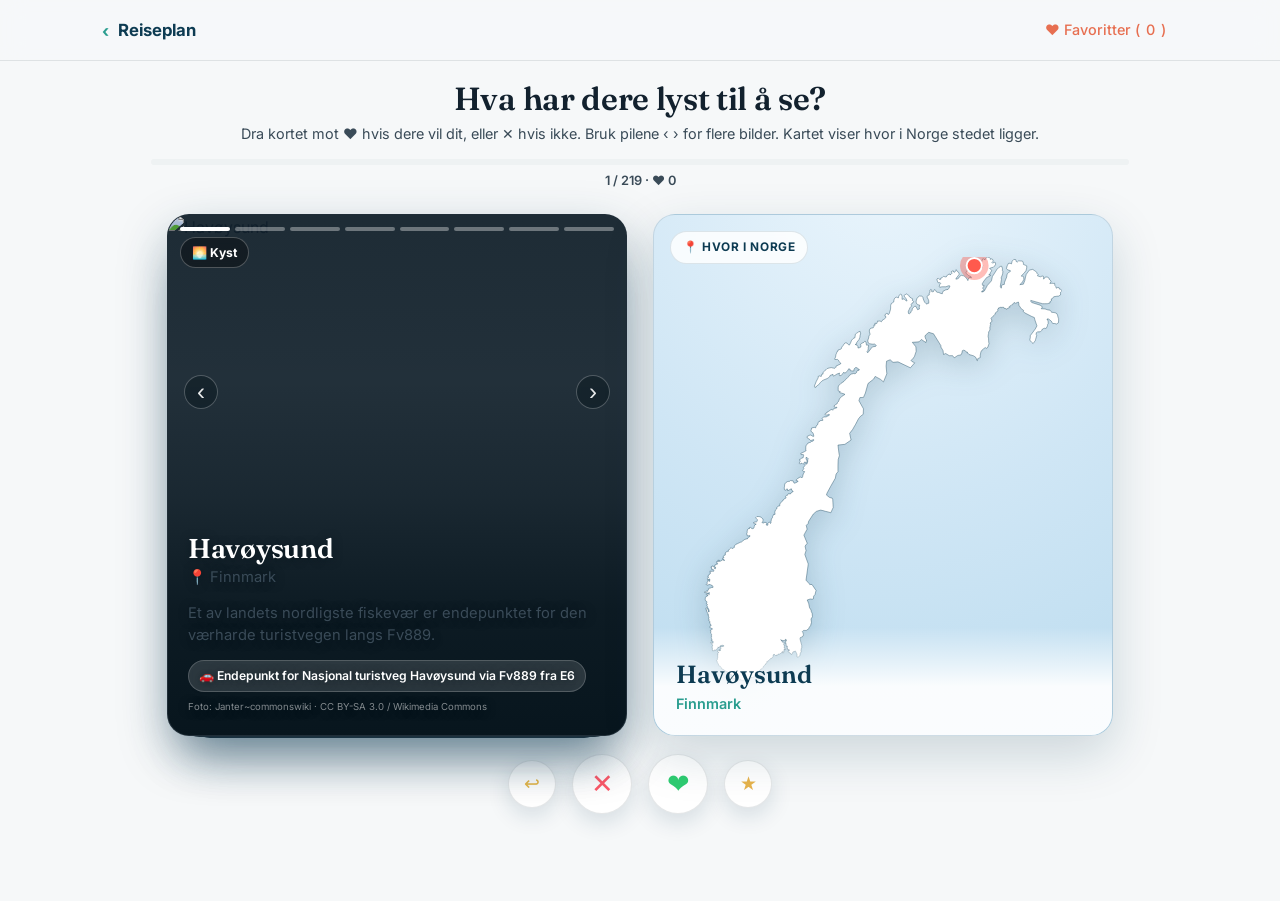
==== swipe.html @ 622893d9 "Norgesferie 2026 – sikkerhetspunkt etter QA-runde Komplett app: reiseplanlegger (index.html) + Reise" ====
<!DOCTYPE html>
<html lang="no">
<head>
  <meta charset="UTF-8" />
  <meta name="viewport" content="width=device-width, initial-scale=1.0" />
  <title>Reise-Tinder · Hva vil dere se? · Norgesferie 2026</title>
  <meta name="description" content="Swipe deg gjennom Norges vakreste reisemål og lag deres felles ønskeliste." />
  <meta name="theme-color" content="#0d3b52" />
  <link rel="icon" href="data:image/svg+xml,<svg xmlns='http://www.w3.org/2000/svg' viewBox='0 0 100 100'><text y='.9em' font-size='90'>🏔️</text></svg>" />

  <link rel="preconnect" href="https://fonts.googleapis.com" />
  <link rel="preconnect" href="https://fonts.gstatic.com" crossorigin />
  <link href="https://fonts.googleapis.com/css2?family=Fraunces:opsz,wght@9..144,500;9..144,600;9..144,700&family=Inter:wght@400;500;600;700&display=swap" rel="stylesheet" />
  <link rel="stylesheet" href="styles.css" />
  <link rel="stylesheet" href="swipe.css" />
</head>
<body>

  <header class="nav">
    <div class="nav__inner">
      <a href="index.html" class="nav__brand">
        <span class="nav__logo">‹</span>
        <span>Reiseplan</span>
      </a>
      <nav class="nav__links">
        <a href="#" class="nav__fav" id="nav-fav">❤️ Favoritter (<span id="fav-count">0</span>)</a>
      </nav>
    </div>
  </header>

  <main class="swipe">
    <div class="swipe__head" id="head">
      <h1>Hva har dere lyst til å se?</h1>
      <p>Dra kortet mot ❤️ hvis dere vil dit, eller ✕ hvis ikke. Bruk pilene ‹ › for flere bilder. Kartet viser hvor i Norge stedet ligger.</p>
      <div class="requeue-banner" id="requeue-banner" hidden></div>
      <div class="progress"><div class="progress__bar" id="bar"></div></div>
      <div class="counter" id="counter">0 / 0</div>
      <div class="deck-note" id="deck-note" hidden></div>
    </div>

    <div class="swipe-stage" id="stage">
      <div class="deck" id="deck"></div>
      <aside class="stage-map" id="stage-map" aria-hidden="true"></aside>
    </div>

    <div class="controls" id="controls">
      <button id="btn-undo" class="cbtn cbtn--undo" title="Angre" aria-label="Angre">↩</button>
      <button id="btn-nope" class="cbtn cbtn--nope" title="Nei takk (piltast ←)" aria-label="Nei">✕</button>
      <button id="btn-like" class="cbtn cbtn--like" title="Lyst! (piltast →)" aria-label="Lyst">❤</button>
      <button id="btn-fav"  class="cbtn cbtn--fav"  title="Se favoritter" aria-label="Favoritter">★</button>
    </div>

    <section class="results" id="results" hidden>
      <div class="results__head">
        <h2 id="results-title">Deres ønskeliste</h2>
        <p id="results-sub"></p>
      </div>
      <div class="results__grid" id="results-grid"></div>
      <div class="results__actions">
        <button class="btn btn--primary" id="btn-more">Swipe videre</button>
        <button class="btn btn--ghost" id="btn-copy">Kopiér liste</button>
        <button class="btn btn--ghost" id="btn-clear">Tøm listen</button>
        <a class="btn btn--ghost" href="index.html">Til reiseplanen</a>
      </div>
    </section>
  </main>

  <div class="toast" id="toast"></div>

  <script src="places.js"></script>
  <script src="norway-map.js"></script>
  <script src="swipe.js"></script>
</body>
</html>
---- styles.css ----
/* ===== Variabler & grunn ===== */
:root {
  --ink:        #12212e;
  --ink-soft:   #3a4b58;
  --paper:      #f6f8f9;
  --paper-2:    #eef2f3;
  --white:      #ffffff;
  --fjord:      #0d3b52;
  --fjord-deep: #0a2c3e;
  --teal:       #2a9d8f;
  --sea:        #3a86ff;
  --ice:        #48cae4;
  --sun:        #e9b949;
  --coral:      #e76f51;
  --gold:       #e7b34c;
  --line:       rgba(18, 33, 46, 0.10);
  --shadow:     0 10px 40px rgba(13, 59, 82, 0.10);
  --shadow-lg:  0 20px 60px rgba(13, 59, 82, 0.18);
  --radius:     18px;
  --radius-sm:  12px;
  --maxw:       1120px;
  --serif: "Fraunces", Georgia, "Times New Roman", serif;
  --sans:  "Inter", -apple-system, BlinkMacSystemFont, "Segoe UI", Roboto, sans-serif;
}

* { box-sizing: border-box; }

html { scroll-behavior: smooth; scroll-padding-top: 74px; }

body {
  margin: 0;
  font-family: var(--sans);
  color: var(--ink);
  background: var(--paper);
  line-height: 1.6;
  -webkit-font-smoothing: antialiased;
}

h1, h2, h3 { font-family: var(--serif); font-weight: 600; line-height: 1.1; letter-spacing: -0.01em; }
a { color: var(--sea); text-decoration: none; }
a:hover { text-decoration: underline; }
img { max-width: 100%; }

/* ===== Toppmeny ===== */
.nav {
  position: sticky; top: 0; z-index: 1000;
  background: rgba(246, 248, 249, 0.85);
  backdrop-filter: saturate(180%) blur(12px);
  border-bottom: 1px solid var(--line);
}
.nav__inner {
  max-width: var(--maxw); margin: 0 auto; padding: 0 22px;
  height: 60px; display: flex; align-items: center; justify-content: space-between;
}
.nav__brand {
  display: flex; align-items: center; gap: 9px;
  font-weight: 700; font-size: 1.05rem; color: var(--fjord); text-decoration: none;
}
.nav__logo { color: var(--teal); transform: translateY(1px); }
.nav__year { color: var(--coral); }
.nav__links { display: flex; gap: 4px; flex-wrap: wrap; }
.nav__links a {
  color: var(--ink-soft); font-weight: 500; font-size: 0.9rem;
  padding: 7px 12px; border-radius: 999px; text-decoration: none; transition: background .15s, color .15s;
}
.nav__links a:hover { background: var(--paper-2); color: var(--fjord); }
.nav__cta { background: var(--coral); color: #fff !important; }
.nav__cta:hover { background: #d65f43; color: #fff !important; }

/* ===== Hero ===== */
.hero {
  position: relative; overflow: hidden;
  color: var(--white);
  padding: clamp(56px, 9vw, 116px) 22px clamp(60px, 8vw, 96px);
}
.hero__bg {
  position: absolute; inset: 0; z-index: 0;
  background:
    radial-gradient(120% 90% at 80% -10%, rgba(72, 202, 228, 0.35), transparent 55%),
    radial-gradient(90% 80% at 0% 110%, rgba(42, 157, 143, 0.40), transparent 60%),
    linear-gradient(160deg, var(--fjord) 0%, var(--fjord-deep) 60%, #08222f 100%);
}
.hero__bg::after {
  content: ""; position: absolute; inset: 0;
  background-image:
    linear-gradient(transparent 60%, rgba(0,0,0,0.15)),
    url("data:image/svg+xml,%3Csvg xmlns='http://www.w3.org/2000/svg' width='1200' height='300' viewBox='0 0 1200 300'%3E%3Cpath d='M0 300 L0 190 L120 120 L240 175 L360 80 L480 150 L600 55 L720 140 L840 90 L960 160 L1080 100 L1200 165 L1200 300 Z' fill='%23081e2a' opacity='0.55'/%3E%3Cpath d='M0 300 L0 235 L150 175 L300 220 L450 150 L600 205 L750 140 L900 210 L1050 165 L1200 215 L1200 300 Z' fill='%23061620' opacity='0.7'/%3E%3C/svg%3E");
  background-repeat: no-repeat; background-position: bottom; background-size: 100% auto;
}
.hero__content { position: relative; z-index: 1; max-width: var(--maxw); margin: 0 auto; }
.hero__eyebrow {
  text-transform: uppercase; letter-spacing: 0.18em; font-size: 0.78rem; font-weight: 600;
  color: var(--ice); margin: 0 0 14px;
}
.hero__title { font-size: clamp(2.8rem, 8vw, 5.4rem); margin: 0 0 22px; font-weight: 700; }
.hero__title span { color: var(--ice); font-style: italic; }
.hero__lead { max-width: 620px; font-size: clamp(1.02rem, 2vw, 1.2rem); color: rgba(255,255,255,0.88); margin: 0 0 34px; }

.hero__facts { display: flex; flex-wrap: wrap; gap: 14px; margin-bottom: 34px; }
.fact {
  background: rgba(255,255,255,0.08); border: 1px solid rgba(255,255,255,0.16);
  border-radius: var(--radius-sm); padding: 14px 20px; min-width: 118px;
  backdrop-filter: blur(4px);
}
.fact__num { display: block; font-family: var(--serif); font-size: 1.9rem; font-weight: 600; color: var(--white); }
.fact__label { font-size: 0.8rem; color: rgba(255,255,255,0.72); text-transform: uppercase; letter-spacing: 0.06em; }

.hero__cta { display: flex; gap: 14px; flex-wrap: wrap; }

/* ===== Swipe-promo ===== */
.promo { background: linear-gradient(120deg, #fff3ec 0%, #ffe9de 100%); border-bottom: 1px solid var(--line); }
.promo__inner {
  max-width: var(--maxw); margin: 0 auto; padding: clamp(40px, 6vw, 68px) 22px;
  display: flex; align-items: center; gap: 40px; justify-content: space-between; flex-wrap: wrap;
}
.promo__text { flex: 1 1 380px; }
.promo__eyebrow { display: inline-block; font-size: 0.8rem; font-weight: 700; text-transform: uppercase; letter-spacing: 0.08em; color: var(--coral); margin-bottom: 10px; }
.promo__text h2 { font-size: clamp(1.6rem, 3.5vw, 2.4rem); margin: 0 0 12px; color: var(--fjord-deep); }
.promo__text p { color: var(--ink-soft); font-size: 1.04rem; margin: 0 0 22px; max-width: 520px; }

.promo__cards { position: relative; width: 200px; height: 250px; flex: none; }
.promo__card { position: absolute; width: 160px; height: 220px; border-radius: 18px; box-shadow: var(--shadow-lg); border: 4px solid #fff; }
.promo__card--1 { left: 30px; top: 10px; z-index: 3; transform: rotate(-4deg);
  background: linear-gradient(160deg, #2a9d8f, #0d3b52); display: grid; place-items: center; }
.promo__card--1 span { font-size: 3rem; }
.promo__card--2 { left: 40px; top: 16px; z-index: 2; transform: rotate(6deg); background: linear-gradient(160deg, #48cae4, #3a86ff); }
.promo__card--3 { left: 20px; top: 22px; z-index: 1; transform: rotate(-12deg); background: linear-gradient(160deg, #e9b949, #e76f51); }
@media (max-width: 620px) { .promo__cards { display: none; } }

/* ===== Knapper ===== */
.btn {
  display: inline-flex; align-items: center; gap: 8px;
  font-family: var(--sans); font-weight: 600; font-size: 0.96rem;
  padding: 13px 24px; border-radius: 999px; border: 1px solid transparent;
  cursor: pointer; text-decoration: none; transition: transform .12s, box-shadow .15s, background .15s;
}
.btn:hover { transform: translateY(-2px); text-decoration: none; }
.btn--primary { background: var(--ice); color: var(--fjord-deep); box-shadow: 0 8px 22px rgba(72,202,228,0.35); }
.btn--primary:hover { background: #6bd6ec; }
.btn--ghost { background: transparent; border-color: rgba(255,255,255,0.4); color: var(--white); }
.btn--ghost:hover { background: rgba(255,255,255,0.1); }
.section .btn--ghost { border-color: var(--line); color: var(--fjord); }
.section .btn--ghost:hover { background: var(--paper-2); }
.btn--sm { padding: 9px 18px; font-size: 0.88rem; }

/* ===== Seksjoner ===== */
.section { max-width: var(--maxw); margin: 0 auto; padding: clamp(52px, 8vw, 88px) 22px; }
.section--tint { max-width: none; background: linear-gradient(180deg, var(--paper-2), var(--paper)); }
.section--tint > * { max-width: var(--maxw); margin-left: auto; margin-right: auto; }
.section--dark { max-width: none; background: linear-gradient(165deg, var(--fjord) 0%, var(--fjord-deep) 100%); color: var(--white); }
.section--dark > * { max-width: var(--maxw); margin-left: auto; margin-right: auto; }
.section--dark h2, .section--dark h3 { color: var(--white); }
.section--dark .section__head p { color: rgba(255,255,255,0.82); }

.section__head { max-width: 720px; margin: 0 auto clamp(30px, 5vw, 48px); text-align: center; }
.section__head h2 { font-size: clamp(1.9rem, 4vw, 2.9rem); margin: 0 0 12px; }
.section__head p { font-size: 1.06rem; color: var(--ink-soft); margin: 0; }
#kart-toggle { margin-top: 16px; }

/* ===== Filter-chips ===== */
.filters { display: flex; flex-wrap: wrap; gap: 10px; justify-content: center; margin-bottom: 26px; }
.chip {
  font-family: var(--sans); font-weight: 600; font-size: 0.9rem;
  padding: 9px 16px; border-radius: 999px; cursor: pointer;
  background: var(--white); color: var(--ink-soft); border: 1px solid var(--line);
  transition: all .15s;
}
.chip:hover { border-color: var(--teal); color: var(--fjord); }
.chip--active { background: var(--fjord); color: var(--white); border-color: var(--fjord); }

/* ===== Kart ===== */
.map-wrap { position: relative; border-radius: var(--radius); overflow: hidden; box-shadow: var(--shadow-lg); border: 1px solid var(--line); }
#map { height: clamp(400px, 62vh, 640px); width: 100%; background: #aadaf0; z-index: 1; }
.map-legend {
  position: absolute; right: 12px; bottom: 12px; z-index: 500;
  background: rgba(255,255,255,0.94); border-radius: 12px; padding: 10px 12px;
  display: flex; flex-direction: column; gap: 5px; box-shadow: var(--shadow);
  font-size: 0.78rem; color: var(--ink-soft);
}
.map-legend span { display: flex; align-items: center; gap: 7px; }
.dot { width: 12px; height: 12px; border-radius: 50%; display: inline-block; flex: none; }
.dot--star { background: var(--gold); color: #4a3400; display: grid; place-items: center; font-size: 9px; line-height: 1; border-radius: 4px; }

/* Leaflet markør-pins */
.pin { display: grid; place-items: center; width: 26px; height: 26px; border-radius: 50% 50% 50% 0;
  transform: rotate(-45deg); border: 2px solid #fff; box-shadow: 0 3px 8px rgba(0,0,0,0.3); }
.pin span { transform: rotate(45deg); font-size: 11px; }
.pin--star { border-radius: 8px; transform: none; background: var(--gold) !important; }
.pin--star span { transform: none; font-size: 14px; }
.pin--num { background: var(--coral); }
.pin--num span { font-weight: 700; font-size: 12px; }
.leaflet-popup-content-wrapper { border-radius: 12px; }
.leaflet-popup-content { margin: 12px 14px; font-family: var(--sans); }
.popup h4 { margin: 0 0 4px; font-family: var(--serif); font-size: 1.02rem; color: var(--fjord); }
.popup .popup__day { font-size: 0.74rem; text-transform: uppercase; letter-spacing: 0.05em; color: var(--teal); font-weight: 700; }
.popup p { margin: 5px 0 0; font-size: 0.86rem; color: var(--ink-soft); }
.popup a { font-size: 0.85rem; font-weight: 600; }

/* ===== Timeline (dag for dag) ===== */
.timeline { position: relative; max-width: 820px; margin: 0 auto; }
.timeline::before { content: ""; position: absolute; left: 26px; top: 8px; bottom: 8px; width: 2px;
  background: linear-gradient(var(--teal), var(--sea), var(--coral)); opacity: 0.35; }
.day { position: relative; padding: 0 0 26px 66px; }
.day__dot {
  position: absolute; left: 14px; top: 2px; width: 26px; height: 26px; border-radius: 50%;
  background: var(--white); border: 3px solid var(--teal); color: var(--fjord);
  display: grid; place-items: center; font-weight: 700; font-size: 0.82rem; z-index: 1;
}
.day--star .day__dot { border-color: var(--gold); background: var(--gold); color: #4a3400; }
.day__card { background: var(--white); border: 1px solid var(--line); border-radius: var(--radius); padding: 20px 22px; box-shadow: var(--shadow); }
.day--star .day__card { border-color: rgba(231,179,76,0.5); background: linear-gradient(180deg, #fffdf6, var(--white)); }
.day__meta { display: flex; align-items: center; gap: 10px; flex-wrap: wrap; margin-bottom: 6px; }
.day__date { font-size: 0.78rem; font-weight: 700; text-transform: uppercase; letter-spacing: 0.06em; color: var(--teal); }
.day__drive { font-size: 0.78rem; color: var(--ink-soft); background: var(--paper-2); padding: 3px 10px; border-radius: 999px; }
.day__card h3 { font-size: 1.25rem; margin: 0 0 8px; }
.day__card p { margin: 0 0 12px; color: var(--ink-soft); font-size: 0.96rem; }
.day__stops { display: flex; flex-wrap: wrap; gap: 6px; margin-bottom: 10px; }
.tag { font-size: 0.76rem; font-weight: 600; background: var(--paper-2); color: var(--fjord); padding: 4px 10px; border-radius: 999px; }
.day__sleep { font-size: 0.88rem; color: var(--ink); border-top: 1px dashed var(--line); padding-top: 10px; }
.day__sleep b { color: var(--teal); }
.day--star .day__sleep b { color: var(--coral); }

/* ===== Callout ===== */
.callout { max-width: 820px; margin: 30px auto 0; background: #fff8ec; border: 1px solid rgba(231,179,76,0.4);
  border-radius: var(--radius); padding: 22px 26px; }
.callout h3 { margin: 0 0 8px; font-size: 1.15rem; color: var(--coral); }
.callout p { margin: 0; color: var(--ink-soft); }

/* ===== Kort (severdigheter) ===== */
.cards { display: grid; grid-template-columns: repeat(auto-fill, minmax(268px, 1fr)); gap: 20px; }
.card {
  background: var(--white); border: 1px solid var(--line); border-radius: var(--radius);
  padding: 22px; box-shadow: var(--shadow); transition: transform .15s, box-shadow .15s;
  display: flex; flex-direction: column;
}
.card:hover { transform: translateY(-4px); box-shadow: var(--shadow-lg); }
.card__top { display: flex; align-items: center; gap: 12px; margin-bottom: 12px; }
.card__icon { width: 44px; height: 44px; border-radius: 12px; display: grid; place-items: center; font-size: 1.3rem; flex: none; color: #fff; }
.card__day { font-size: 0.72rem; font-weight: 700; text-transform: uppercase; letter-spacing: 0.05em; color: var(--ink-soft); }
.card h3 { font-size: 1.16rem; margin: 2px 0 0; }
.card p { color: var(--ink-soft); font-size: 0.92rem; margin: 0 0 14px; flex: 1; }
.card__tags { display: flex; flex-wrap: wrap; gap: 6px; }
.card.is-hidden { display: none; }
.empty-msg { text-align: center; color: var(--ink-soft); font-style: italic; margin-top: 20px; }

/* ===== Overnatting ===== */
.stays { display: grid; grid-template-columns: repeat(auto-fill, minmax(300px, 1fr)); gap: 22px; }
.stay {
  background: rgba(255,255,255,0.06); border: 1px solid rgba(255,255,255,0.14);
  border-radius: var(--radius); padding: 24px; display: flex; flex-direction: column;
  transition: transform .15s, background .15s, border-color .15s;
}
.stay:hover { transform: translateY(-4px); background: rgba(255,255,255,0.10); border-color: rgba(231,179,76,0.5); }
.stay__badge { align-self: flex-start; font-size: 0.72rem; font-weight: 700; text-transform: uppercase; letter-spacing: 0.05em;
  color: #4a3400; background: var(--gold); padding: 4px 11px; border-radius: 999px; margin-bottom: 14px; }
.stay__name { font-family: var(--serif); font-size: 1.35rem; font-weight: 600; margin: 0 0 3px; color: #fff; }
.stay__place { font-size: 0.86rem; color: var(--ice); margin: 0 0 14px; display: flex; align-items: center; gap: 6px; }
.stay__desc { font-size: 0.92rem; color: rgba(255,255,255,0.82); margin: 0 0 14px; flex: 1; }
.stay__why { font-size: 0.85rem; color: rgba(255,255,255,0.92); background: rgba(255,255,255,0.07); border-left: 3px solid var(--gold);
  padding: 9px 13px; border-radius: 8px; margin: 0 0 18px; }
.stay__foot-row { display: flex; align-items: center; justify-content: space-between; gap: 12px; margin-top: auto; }
.stay__price { font-size: 0.82rem; color: rgba(255,255,255,0.7); }
.stay__link { display: inline-flex; align-items: center; gap: 6px; background: var(--ice); color: var(--fjord-deep);
  font-weight: 700; font-size: 0.88rem; padding: 10px 16px; border-radius: 999px; text-decoration: none; transition: background .15s, transform .12s; }
.stay__link:hover { background: #6bd6ec; text-decoration: none; transform: translateX(2px); }
.stays__foot { text-align: center; margin-top: 30px; color: rgba(255,255,255,0.78); }
.stays__foot a { color: var(--ice); font-weight: 600; }

/* ===== Info-grid (praktisk) ===== */
.info-grid { display: grid; grid-template-columns: repeat(auto-fill, minmax(280px, 1fr)); gap: 20px; }
.info { background: var(--white); border: 1px solid var(--line); border-radius: var(--radius); padding: 22px 24px; box-shadow: var(--shadow); }
.info__icon { font-size: 1.6rem; margin-bottom: 8px; }
.info h3 { font-size: 1.1rem; margin: 0 0 8px; }
.info p { margin: 0; color: var(--ink-soft); font-size: 0.92rem; }

/* ===== Sjekkliste ===== */
.checklist { max-width: 720px; margin: 0 auto 22px; display: grid; gap: 10px; }
.check {
  display: flex; align-items: flex-start; gap: 13px; background: var(--white);
  border: 1px solid var(--line); border-radius: var(--radius-sm); padding: 15px 18px; cursor: pointer;
  transition: background .12s, border-color .12s;
}
.check:hover { border-color: var(--teal); }
.check input { appearance: none; width: 22px; height: 22px; border: 2px solid var(--line); border-radius: 6px;
  flex: none; margin-top: 1px; cursor: pointer; position: relative; transition: background .12s, border-color .12s; }
.check input:checked { background: var(--teal); border-color: var(--teal); }
.check input:checked::after { content: "✓"; position: absolute; inset: 0; color: #fff; font-size: 14px; display: grid; place-items: center; }
.check__text { font-size: 0.95rem; color: var(--ink); }
.check__text small { display: block; color: var(--ink-soft); font-size: 0.82rem; margin-top: 2px; }
.check input:checked ~ .check__text { text-decoration: line-through; color: var(--ink-soft); }
#reset-checklist { display: block; margin: 0 auto; }

/* ===== Footer ===== */
.footer { background: var(--fjord-deep); color: rgba(255,255,255,0.85); padding: 54px 22px; text-align: center; }
.footer__inner { max-width: 640px; margin: 0 auto; }
.footer__title { font-family: var(--serif); font-size: 1.5rem; color: #fff; margin: 0 0 14px; }
.footer__note { font-size: 0.9rem; line-height: 1.7; margin: 0 0 18px; }
.footer__note a { color: var(--ice); }
.footer__sources { font-size: 0.85rem; }
.footer__sources summary { cursor: pointer; color: var(--ice); }
.footer__sources ul { text-align: left; margin: 12px auto 0; max-width: 480px; padding-left: 18px; }
.footer__sources li { margin-bottom: 5px; }
.footer__sources a { color: rgba(255,255,255,0.8); }

/* ===== Personlig rute (fra swipe) ===== */
.myroute-grid { display: grid; grid-template-columns: 1.05fr 1fr; gap: 22px; align-items: start; }
.myroute-map { height: clamp(360px, 56vh, 520px); border-radius: var(--radius); overflow: hidden; box-shadow: var(--shadow-lg); border: 1px solid var(--line); z-index: 1; background: #aadaf0; }
.myroute-list { list-style: none; margin: 0; padding: 0 4px 0 0; max-height: clamp(360px, 56vh, 520px); overflow-y: auto; display: flex; flex-direction: column; gap: 10px; }
.myroute-item { display: flex; flex-direction: column; gap: 12px; background: #fff; border: 1px solid var(--line); border-radius: 14px; padding: 13px 15px; box-shadow: var(--shadow); }
.myroute-top { display: flex; gap: 13px; align-items: center; }
.myroute-num { flex: none; width: 28px; height: 28px; border-radius: 50%; background: var(--coral); color: #fff; font-weight: 700; display: grid; place-items: center; font-size: 0.9rem; }
.myroute-info { min-width: 0; flex: 1; }
.myroute-photo { position: relative; display: block; width: 100%; padding: 0; margin: 0; border: none; background: var(--paper-2); border-radius: 12px; overflow: hidden; cursor: zoom-in; }
.myroute-photo img { display: block; width: 100%; height: clamp(180px, 26vh, 280px); object-fit: cover; transition: transform .35s ease; }
.myroute-photo:hover img { transform: scale(1.04); }
.myroute-photo__count { position: absolute; top: 9px; right: 9px; background: rgba(0,0,0,0.62); color: #fff; font-size: 0.74rem; font-weight: 700; padding: 4px 10px; border-radius: 999px; pointer-events: none; }
.myroute-photo__hint { position: absolute; left: 9px; bottom: 9px; background: rgba(0,0,0,0.55); color: #fff; font-size: 0.72rem; font-weight: 600; padding: 4px 10px; border-radius: 999px; opacity: 0; transition: opacity .2s; pointer-events: none; }
.myroute-photo:hover .myroute-photo__hint { opacity: 1; }
.myroute-info h4 { font-family: var(--serif); font-size: 1.1rem; margin: 0 0 2px; }
.myroute-region { font-size: 0.82rem; color: var(--teal); font-weight: 600; margin: 0 0 8px; }
.myroute-meta { display: flex; flex-wrap: wrap; gap: 6px; }
.myroute-meta span { font-size: 0.74rem; font-weight: 600; background: var(--paper-2); color: var(--fjord); padding: 3px 9px; border-radius: 999px; }
.myroute-cost { background: #fff3d6 !important; color: #7a5a00 !important; }
.myroute-meta span.myroute-time { background: #e7f3ef; color: #1c7c6b; }
.myroute-meta a.myroute-nav { font-size: 0.74rem; font-weight: 700; background: #e8f0fe; color: #2b5cb8; padding: 3px 9px; border-radius: 999px; text-decoration: none; }
.myroute-meta a.myroute-nav:hover { background: #d6e4fd; text-decoration: none; }

/* Dagsinndeling i ruten */
.myroute-day { display: flex; align-items: center; gap: 10px; flex-wrap: wrap; margin: 10px 0 2px; padding: 0 2px; }
.myroute-list > .myroute-day:first-child { margin-top: 0; }
.myroute-day__num { font-family: var(--serif); font-weight: 700; font-size: 0.98rem; color: #fff; background: var(--fjord); border-radius: 999px; padding: 4px 14px; }
.myroute-day__meta { font-size: 0.76rem; font-weight: 600; color: var(--ink-soft); }
.myroute-sleep { font-size: 0.8rem; color: var(--ink-soft); padding: 2px 4px 8px; }
.myroute-sleep b { color: var(--fjord); }
.myroute-remove { flex: none; margin-left: auto; align-self: center; width: 28px; height: 28px; border-radius: 50%; border: 1px solid var(--line); background: #fff; color: var(--ink-soft); font-size: 0.85rem; line-height: 1; cursor: pointer; display: grid; place-items: center; transition: background .15s, color .15s, border-color .15s, transform .15s; }
.myroute-remove:hover { background: var(--coral); border-color: var(--coral); color: #fff; transform: scale(1.08); }

/* Fjern-knapp inne i kart-popup */
.popup__remove { margin-top: 10px; width: 100%; border: 1px solid var(--coral); background: #fff; color: var(--coral); font-family: var(--sans); font-weight: 700; font-size: 0.82rem; padding: 7px 10px; border-radius: 9px; cursor: pointer; transition: background .15s, color .15s; }
.popup__remove:hover { background: var(--coral); color: #fff; }

/* Angre-toast når man fjerner et sted */
.route-toast { position: fixed; left: 50%; bottom: 24px; transform: translateX(-50%) translateY(18px); background: var(--fjord); color: #fff; padding: 11px 14px 11px 20px; border-radius: 999px; box-shadow: var(--shadow-lg); font-size: 0.9rem; display: flex; align-items: center; gap: 14px; opacity: 0; pointer-events: none; transition: opacity .2s, transform .2s; z-index: 3000; }
.route-toast.show { opacity: 1; transform: translateX(-50%) translateY(0); pointer-events: auto; }
.route-toast__undo { background: rgba(255,255,255,0.16); border: 1px solid rgba(255,255,255,0.45); color: #fff; font-weight: 700; font-family: var(--sans); font-size: 0.82rem; padding: 5px 14px; border-radius: 999px; cursor: pointer; }
.route-toast__undo:hover { background: rgba(255,255,255,0.3); }
.myroute-foot { display: flex; flex-wrap: wrap; align-items: center; gap: 14px 26px; margin-top: 22px; padding-top: 18px; border-top: 1px solid var(--line); }
.myroute-stat { display: flex; flex-direction: column; line-height: 1.1; }
.myroute-stat b { font-family: var(--serif); font-size: 1.6rem; color: var(--fjord); }
.myroute-stat span { font-size: 0.78rem; color: var(--ink-soft); text-transform: uppercase; letter-spacing: 0.05em; }
.myroute-stat--total b { color: var(--coral); }
.myroute-stat--total span { color: var(--coral); font-weight: 700; }
.myroute-mode { align-self: center; font-size: 0.72rem; font-weight: 700; padding: 5px 11px; border-radius: 999px; white-space: nowrap; }
.myroute-mode--road { background: #e3f3ee; color: #1c7c6b; }
.myroute-mode--loading { background: #e6eefb; color: #2b5cb8; }
.myroute-mode--fallback { background: var(--paper-2); color: var(--ink-soft); }
button.myroute-mode--fallback { border: 1px dashed rgba(18,33,46,0.3); font-family: var(--sans); cursor: pointer; }
button.myroute-mode--fallback:hover { background: #e4e9ea; color: var(--fjord); }

/* Google Maps-lenke i kart-popup */
.popup__nav { display: inline-block; margin-top: 8px; font-size: 0.82rem; font-weight: 600; }
.myroute-foot .btn { margin-left: auto; }
.myroute-note { font-size: 0.82rem; color: var(--ink-soft); margin: 14px 0 0; }
.myroute-note--time { font-size: 0.92rem; color: var(--ink); background: #fff7ef; border: 1px solid #f3d9c4; border-radius: 12px; padding: 12px 16px; margin: 16px 0 0; line-height: 1.55; }

/* Fullskjerm bildevisning */
.lightbox { position: fixed; inset: 0; z-index: 4000; background: rgba(8, 20, 28, 0.93); display: flex; align-items: center; justify-content: center; gap: clamp(6px, 2vw, 24px); padding: clamp(12px, 3vw, 44px); }
.lightbox[hidden] { display: none; }
.lightbox__stage { margin: 0; display: flex; flex-direction: column; align-items: center; max-width: min(1100px, 92vw); }
.lightbox__img { max-width: 100%; max-height: 80vh; object-fit: contain; border-radius: 10px; box-shadow: 0 24px 70px rgba(0, 0, 0, 0.55); background: #0a1015; cursor: pointer; }
.lightbox__cap { margin-top: 14px; text-align: center; color: #fff; display: flex; flex-wrap: wrap; gap: 5px 14px; align-items: baseline; justify-content: center; }
.lightbox__title { font-family: var(--serif); font-size: 1.15rem; font-weight: 600; }
.lightbox__count { font-size: 0.85rem; color: rgba(255, 255, 255, 0.82); font-weight: 700; }
.lightbox__credit { font-size: 0.74rem; color: rgba(255, 255, 255, 0.5); flex-basis: 100%; }
.lightbox__nav { flex: none; width: 54px; height: 54px; border-radius: 50%; border: none; background: rgba(255, 255, 255, 0.14); color: #fff; font-size: 1.9rem; line-height: 1; cursor: pointer; transition: background .15s; display: grid; place-items: center; }
.lightbox__nav:hover { background: rgba(255, 255, 255, 0.28); }
.lightbox__close { position: absolute; top: 16px; right: 18px; width: 44px; height: 44px; border-radius: 50%; border: none; background: rgba(255, 255, 255, 0.14); color: #fff; font-size: 1.3rem; cursor: pointer; transition: background .15s; }
.lightbox__close:hover { background: rgba(255, 255, 255, 0.3); }
@media (max-width: 640px) {
  .lightbox__nav { position: absolute; top: 50%; transform: translateY(-50%); width: 46px; height: 46px; }
  .lightbox__nav--prev { left: 10px; }
  .lightbox__nav--next { right: 10px; }
}
.myroute-empty { text-align: center; padding: 30px 20px; }
.myroute-empty p { font-size: 1.1rem; color: var(--ink-soft); margin: 0 0 18px; }

/* Bortvalgte steder — «nei»-bunken + fjernet fra kartet */
#vraket-wrap { margin-top: 26px; }
#vraket-wrap:empty { margin-top: 0; }
.vraket-toggle { display: inline-flex; align-items: center; gap: 10px; background: #fff; border: 1px solid var(--line); color: var(--fjord); font-family: var(--sans); font-weight: 700; font-size: 0.95rem; padding: 11px 18px; border-radius: 999px; cursor: pointer; box-shadow: var(--shadow); transition: border-color .15s; }
.vraket-toggle:hover { border-color: var(--teal); }
.vraket-count { background: var(--coral); color: #fff; font-size: 0.8rem; min-width: 22px; height: 22px; padding: 0 6px; border-radius: 999px; display: inline-grid; place-items: center; }
.vraket-caret { transition: transform .2s; font-size: 0.72rem; color: var(--ink-soft); }
#vraket-wrap.open .vraket-caret { transform: rotate(180deg); }
.vraket-panel { display: none; margin-top: 18px; }
#vraket-wrap.open .vraket-panel { display: block; }
.vraket-note { font-size: 0.9rem; color: var(--ink-soft); margin: 0 0 16px; max-width: 640px; }
.vraket-grid { display: grid; grid-template-columns: repeat(auto-fill, minmax(240px, 1fr)); gap: 14px; }
.vraket-card { display: flex; gap: 12px; background: #fff; border: 1px solid var(--line); border-radius: 14px; padding: 10px; box-shadow: var(--shadow); }
.vraket-thumb { width: 76px; height: 76px; object-fit: cover; border-radius: 10px; flex: none; background: var(--paper-2); }
.vraket-body { min-width: 0; display: flex; flex-direction: column; gap: 3px; }
.vraket-tag { font-size: 0.66rem; font-weight: 700; text-transform: uppercase; letter-spacing: 0.03em; padding: 2px 8px; border-radius: 999px; align-self: flex-start; }
.vraket-tag--nei { background: #fde4e4; color: #b23b3b; }
.vraket-tag--kart { background: #e4eef5; color: var(--fjord); }
.vraket-body h4 { font-family: var(--serif); font-size: 1rem; margin: 2px 0 0; line-height: 1.15; }
.vraket-region { font-size: 0.78rem; color: var(--teal); font-weight: 600; margin: 0; }
.vraket-restore { margin-top: auto; align-self: flex-start; background: var(--coral); color: #fff; border: none; font-family: var(--sans); font-weight: 700; font-size: 0.78rem; padding: 6px 12px; border-radius: 999px; cursor: pointer; transition: filter .15s; }
.vraket-restore:hover { filter: brightness(1.08); }
.vraket-head { display: flex; flex-wrap: wrap; align-items: center; justify-content: space-between; gap: 14px; margin-bottom: 16px; }
.vraket-head .vraket-note { margin: 0; flex: 1 1 320px; }
.vraket-reswipe { flex: none; background: var(--fjord); color: #fff; border: none; font-family: var(--sans); font-weight: 700; font-size: 0.86rem; padding: 10px 18px; border-radius: 999px; cursor: pointer; transition: background .15s; }
.vraket-reswipe:hover { background: var(--fjord-deep); }

/* Lagring / start på nytt */
.lagring { display: flex; flex-wrap: wrap; align-items: center; justify-content: space-between; gap: 14px 20px; margin-top: 26px; padding-top: 20px; border-top: 1px solid var(--line); }
.lagring__note { font-size: 0.85rem; color: var(--ink-soft); margin: 0; flex: 1 1 340px; line-height: 1.55; }
.lagring__badge { display: inline-block; background: #e3f3ee; color: #1c7c6b; font-weight: 700; font-size: 0.72rem; padding: 2px 9px; border-radius: 999px; margin-right: 5px; }
.lagring__hint { opacity: 0.85; }
.reset-btn { flex: none; background: #fff; color: var(--fjord); border: 1px solid var(--line); font-family: var(--sans); font-weight: 600; font-size: 0.85rem; padding: 9px 16px; border-radius: 999px; cursor: pointer; transition: background .15s, color .15s, border-color .15s; }
.reset-btn:hover { background: #c0392b; color: #fff; border-color: #c0392b; }
@media (max-width: 820px) {
  .myroute-grid { grid-template-columns: 1fr; }
  .myroute-list { max-height: none; overflow: visible; }
  .myroute-foot .btn { margin-left: 0; }
}

/* ===== Responsivt ===== */
@media (max-width: 720px) {
  /* Behold viktige knapper (Swipe / Favoritter) – skjul kun seksjonshopp-lenkene */
  .nav__links { gap: 8px; }
  .nav__links > a:not(.nav__cta):not(.nav__fav) { display: none; }
  .nav__cta { padding: 8px 12px; }
  .hero__facts { gap: 10px; }
  .fact { min-width: 0; flex: 1 1 40%; padding: 12px 14px; }
  .day { padding-left: 54px; }
  .timeline::before { left: 20px; }
  .day__dot { left: 8px; }
}
@media (max-width: 460px) {
  .fact__num { font-size: 1.5rem; }
  .btn { width: 100%; justify-content: center; }
}
---- swipe.css ----
/* ===== Reise-Tinder — swipe-grensesnitt ===== */
.swipe {
  max-width: 460px;
  margin: 0 auto;
  padding: 20px 16px 40px;
  min-height: calc(100vh - 60px);
  display: flex;
  flex-direction: column;
}

.swipe__head { text-align: center; margin-bottom: 14px; }
.swipe__head h1 { font-size: clamp(1.5rem, 5vw, 2rem); margin: 0 0 6px; }
.swipe__head p { font-size: 0.9rem; color: var(--ink-soft); margin: 0 0 14px; }
.requeue-banner { display: inline-block; background: var(--coral); color: #fff; font-weight: 700; font-size: 0.9rem; padding: 8px 18px; border-radius: 999px; margin: 2px 0 12px; box-shadow: 0 8px 20px rgba(231, 111, 81, 0.28); }
.requeue-banner[hidden] { display: none; }

.progress { height: 6px; background: var(--paper-2); border-radius: 999px; overflow: hidden; }
.progress__bar { height: 100%; width: 0%; background: linear-gradient(90deg, var(--teal), var(--sea)); border-radius: 999px; transition: width .3s ease; }
.counter { font-size: 0.8rem; color: var(--ink-soft); margin-top: 6px; font-weight: 600; }
.deck-note { font-size: 0.78rem; color: var(--ink-soft); margin-top: 4px; }
.deck-note[hidden] { display: none; }

/* ===== Kortstabel ===== */
.swipe-stage { display: flex; gap: 26px; align-items: stretch; justify-content: center; margin: 8px 0 18px; }
.deck {
  position: relative;
  height: clamp(480px, 66vh, 660px);
  width: 100%;
  max-width: 440px;
  perspective: 1000px;
}
.deck__empty {
  position: absolute; inset: 0; display: grid; place-items: center; text-align: center;
  color: var(--ink-soft); padding: 30px; font-size: 0.95rem;
}

.card {
  position: absolute; inset: 0;
  border-radius: 22px; overflow: hidden;
  background: #22303a;
  box-shadow: 0 18px 50px rgba(13, 59, 82, 0.28);
  cursor: grab;
  touch-action: none;
  user-select: none; -webkit-user-select: none;
  transition: transform .38s cubic-bezier(.2,.8,.25,1), opacity .3s ease;
  will-change: transform;
}
.card:active { cursor: grabbing; }
.card--back { pointer-events: none; }

.card__img {
  position: absolute; inset: 0; width: 100%; height: 100%;
  object-fit: cover; background: #22303a; pointer-events: none;
  -webkit-user-drag: none;
}
.card__shade {
  position: absolute; inset: 0; pointer-events: none;
  background:
    linear-gradient(to top, rgba(6,20,28,0.95) 0%, rgba(6,20,28,0.75) 24%, rgba(6,20,28,0.28) 46%, rgba(6,20,28,0) 68%, rgba(6,20,28,0.15) 100%);
}

/* Bildepunkter (flere foto) */
.card__dots { position: absolute; top: 12px; left: 12px; right: 12px; display: flex; gap: 5px; z-index: 6; pointer-events: none; }
.card__dots .dot { flex: 1; height: 4px; border-radius: 999px; background: rgba(255,255,255,0.35); }
.card__dots .dot--on { background: #fff; }

/* Tap-soner / piler for å bla i bilder */
.tap { position: absolute; top: 0; bottom: 32%; width: 44%; z-index: 5; background: transparent; border: 0; cursor: pointer; display: flex; align-items: center; }
.tap--prev { left: 0; justify-content: flex-start; }
.tap--next { right: 0; justify-content: flex-end; }
.chev { display: grid; place-items: center; width: 34px; height: 34px; margin: 0 10px; border-radius: 50%;
  background: rgba(6,20,28,0.42); border: 1px solid rgba(255,255,255,0.28); color: #fff; font-size: 1.5rem; line-height: 1;
  opacity: 0.9; backdrop-filter: blur(2px); transition: background .15s; }
.tap:hover .chev { background: rgba(6,20,28,0.7); opacity: 1; }

/* Mini-kart: hvor i Norge */
.card__minimap { position: absolute; top: 22px; right: 10px; z-index: 6; width: 60px; height: 76px; padding: 5px;
  border-radius: 10px; pointer-events: none; background: rgba(6,20,28,0.42); border: 1px solid rgba(255,255,255,0.22);
  backdrop-filter: blur(3px); color: rgba(255,255,255,0.82); }
.minimap { width: 100%; height: 100%; display: block; overflow: visible; }
.minimap__dot { fill: #ff5a4d; stroke: #fff; stroke-width: 1; }
.minimap__halo { fill: #ff5a4d; opacity: 0.4; transform-box: fill-box; transform-origin: center; animation: pulse 1.9s ease-out infinite; }
@keyframes pulse { 0% { transform: scale(0.5); opacity: 0.55; } 100% { transform: scale(1.9); opacity: 0; } }

/* Pris-chip */
.cost { background: rgba(233,179,76,0.92) !important; color: #3a2b00 !important; border-color: rgba(233,179,76,0.5) !important; }

/* Stort Norge-kart ved siden av kortet – samme boks-størrelse som kortet (vises på brede skjermer) */
.stage-map {
  display: none; position: relative; flex: 0 0 460px; max-width: 460px;
  border-radius: 22px; overflow: hidden; border: 1px solid var(--line); box-shadow: 0 18px 50px rgba(13,59,82,0.18);
  background: radial-gradient(130% 120% at 50% -10%, #eaf5fc 0%, #cfe6f5 55%, #bcdcef 100%);
  color: #ffffff;
}
.stage-svgwrap { position: absolute; inset: 0; display: grid; place-items: center; padding: 42px 34px 54px; }
.stage-svg { width: 100%; height: 100%; display: block; filter: drop-shadow(0 8px 16px rgba(13,59,82,0.20)); }
.stage-dot { fill: #ff5a4d; stroke: #fff; stroke-width: 0.8; }
.stage-halo { fill: #ff5a4d; opacity: 0.4; transform-box: fill-box; transform-origin: center; animation: pulse 1.9s ease-out infinite; }
.stage-badge {
  position: absolute; top: 16px; left: 16px; z-index: 2;
  font-size: 0.74rem; font-weight: 700; color: var(--fjord); text-transform: uppercase; letter-spacing: 0.05em;
  background: rgba(255,255,255,0.82); border: 1px solid rgba(13,59,82,0.12);
  padding: 6px 12px; border-radius: 999px; backdrop-filter: blur(3px);
}
.stage-cap {
  position: absolute; left: 0; right: 0; bottom: 0; z-index: 2; padding: 34px 22px 20px;
  background: linear-gradient(transparent, rgba(255,255,255,0.92) 55%);
}
.stage-cap__name { display: block; font-family: var(--serif); font-size: 1.55rem; font-weight: 600; color: var(--fjord); line-height: 1.1; }
.stage-cap__region { display: block; font-size: 0.9rem; color: var(--teal); font-weight: 600; margin-top: 3px; }

/* Brede skjermer (Mac o.l.): kort + like stort kart side ved side */
@media (min-width: 920px) {
  .swipe { max-width: 1010px; }
  .deck { flex: 0 0 460px; max-width: 460px; height: clamp(440px, 58vh, 600px); }
  .stage-map { display: block; }
  .card__minimap { display: none; } /* hjørnekartet erstattes av det store panelet */
}

/* Kategori-chip */
.card__cat {
  position: absolute; top: 22px; left: 12px; z-index: 6; pointer-events: none;
  display: inline-flex; align-items: center; gap: 6px;
  font-size: 0.76rem; font-weight: 700; color: #fff;
  padding: 5px 11px; border-radius: 999px; backdrop-filter: blur(4px);
  background: rgba(0,0,0,0.35); border: 1px solid rgba(255,255,255,0.25);
}

/* Stempel LIKE / NOPE */
.stamp {
  position: absolute; top: 34px; z-index: 7; pointer-events: none; opacity: 0;
  font-family: var(--sans); font-weight: 800; font-size: 2rem; letter-spacing: 0.05em;
  padding: 6px 16px; border-radius: 12px; border: 4px solid; text-transform: uppercase;
}
.stamp--like { left: 22px; transform: rotate(-16deg); color: #2ecc71; border-color: #2ecc71; }
.stamp--nope { right: 22px; transform: rotate(16deg); color: #ff5a6a; border-color: #ff5a6a; }

/* Tekstinfo nederst (tekstskygge redder lesbarheten på lyse bilder) */
.card__info { position: absolute; left: 0; right: 0; bottom: 0; z-index: 6; padding: 18px 20px 22px; pointer-events: none; color: #fff; text-shadow: 0 1px 10px rgba(6,20,28,0.6); }
.card__name { font-family: var(--serif); font-size: 1.7rem; font-weight: 600; margin: 0 0 3px; line-height: 1.05; }
.card__region { font-size: 0.9rem; color: rgba(255,255,255,0.85); margin: 0 0 9px; }
.card__blurb { font-size: 0.9rem; color: rgba(255,255,255,0.82); margin: 0 0 12px; line-height: 1.45; }
.card__meta { display: flex; flex-wrap: wrap; gap: 7px; }
.card__meta span {
  display: inline-flex; align-items: center; gap: 5px;
  font-size: 0.76rem; font-weight: 600; color: #fff;
  background: rgba(255,255,255,0.14); border: 1px solid rgba(255,255,255,0.18);
  padding: 5px 10px; border-radius: 999px; backdrop-filter: blur(3px);
}
.diff { border: 0 !important; }
.diff--Ingen { background: rgba(255,255,255,0.16) !important; }
.diff--Enkelt { background: rgba(46,204,113,0.55) !important; }
.diff--Moderat { background: rgba(233,179,76,0.6) !important; }
.diff--Krevende { background: rgba(255,90,106,0.6) !important; }

.card__credit { margin-top: 9px; font-size: 0.6rem; color: rgba(255,255,255,0.5); line-height: 1.3; }

/* ===== Kontrollknapper ===== */
.controls { display: flex; align-items: center; justify-content: center; gap: 16px; }
.cbtn {
  width: 60px; height: 60px; border-radius: 50%; border: 1px solid var(--line);
  background: #fff; box-shadow: 0 8px 22px rgba(13,59,82,0.14);
  font-size: 1.5rem; cursor: pointer; display: grid; place-items: center;
  transition: transform .12s, box-shadow .15s; color: var(--ink);
}
.cbtn:hover { transform: translateY(-3px) scale(1.05); }
.cbtn:active { transform: scale(0.94); }
.cbtn--undo { width: 48px; height: 48px; font-size: 1.2rem; color: var(--sun); }
.cbtn--fav  { width: 48px; height: 48px; font-size: 1.2rem; color: var(--gold); }
.cbtn--nope { color: #ff5a6a; font-size: 1.7rem; }
.cbtn--like { color: #2ecc71; font-size: 1.7rem; }

/* ===== Resultat / favoritter ===== */
.results { padding: 8px 0 40px; }
.results__head { text-align: center; margin-bottom: 22px; }
.results__head h2 { font-size: clamp(1.6rem, 5vw, 2.2rem); margin: 0 0 6px; }
.results__head p { color: var(--ink-soft); margin: 0; }
.results__grid { display: grid; grid-template-columns: 1fr; gap: 14px; margin-bottom: 26px; }
.fav {
  display: flex; gap: 14px; background: #fff; border: 1px solid var(--line);
  border-radius: 16px; overflow: hidden; box-shadow: var(--shadow); position: relative;
}
.fav__img { width: 116px; min-width: 116px; height: 116px; object-fit: cover; background: var(--paper-2); }
.fav__body { padding: 12px 14px 12px 2px; flex: 1; min-width: 0; }
.fav__name { font-family: var(--serif); font-size: 1.12rem; font-weight: 600; margin: 0 0 2px; }
.fav__region { font-size: 0.82rem; color: var(--teal); font-weight: 600; margin: 0 0 8px; }
.fav__meta { display: flex; flex-wrap: wrap; gap: 6px; margin-bottom: 8px; }
.fav__meta span { font-size: 0.72rem; font-weight: 600; background: var(--paper-2); color: var(--fjord); padding: 3px 9px; border-radius: 999px; }
.fav__cost { background: #fff3d6 !important; color: #7a5a00 !important; }
.fav__map { font-size: 0.82rem; font-weight: 600; }
.fav__remove {
  position: absolute; top: 8px; right: 8px; width: 26px; height: 26px; border-radius: 50%;
  border: 0; background: rgba(18,33,46,0.06); color: var(--ink-soft); cursor: pointer; font-size: 0.9rem;
  display: grid; place-items: center;
}
.fav__remove:hover { background: #ff5a6a; color: #fff; }

.results__actions { display: flex; flex-wrap: wrap; gap: 10px; justify-content: center; }
.results__actions .btn--ghost { border-color: var(--line); color: var(--fjord); background: #fff; }
.results__actions .btn--ghost:hover { background: var(--paper-2); }
.results__empty { text-align: center; color: var(--ink-soft); padding: 30px 0; }

/* Toast */
.toast {
  position: fixed; left: 50%; bottom: 22px; transform: translateX(-50%) translateY(20px);
  background: var(--fjord); color: #fff; padding: 11px 20px; border-radius: 999px;
  font-size: 0.88rem; font-weight: 600; box-shadow: var(--shadow-lg); opacity: 0;
  transition: opacity .25s, transform .25s; z-index: 2000; pointer-events: none;
}
.toast--show { opacity: 1; transform: translateX(-50%) translateY(0); }

/* Nav-tilpasning */
.nav__fav { display: inline-flex; align-items: center; gap: 6px; font-weight: 700; color: var(--coral) !important; }

@media (max-width: 500px) {
  .swipe { padding-left: 12px; padding-right: 12px; }
  .cbtn { width: 56px; height: 56px; }
}
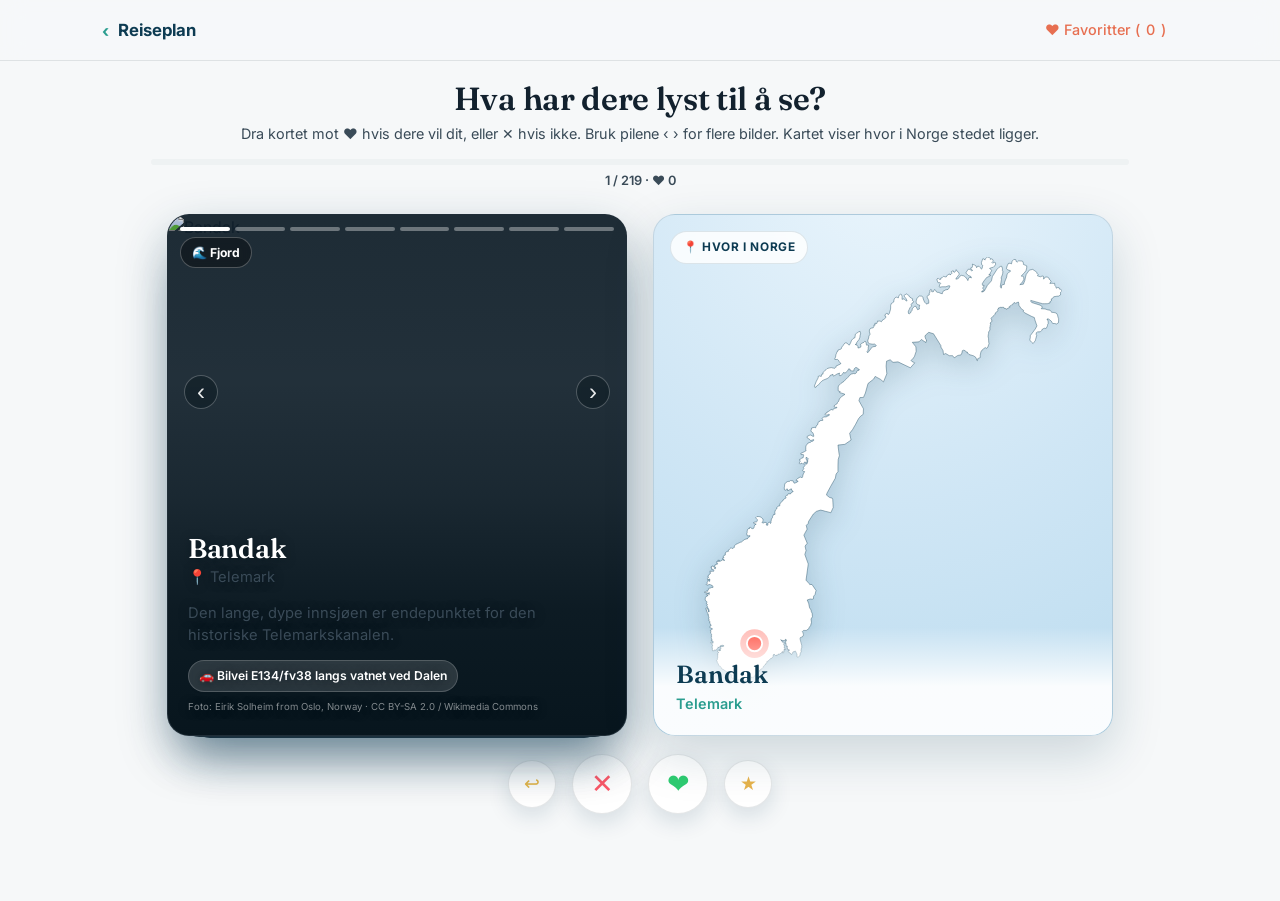
==== commit 61ba8b8d: "PWA: manifest, app-ikoner og hjemskjerm-støtte for mobil Egnet for GitHub Pages: legg til på hjemskj" ====
--- a/swipe.html
+++ b/swipe.html
@@ -7,6 +7,9 @@
   <meta name="description" content="Swipe deg gjennom Norges vakreste reisemål og lag deres felles ønskeliste." />
   <meta name="theme-color" content="#0d3b52" />
   <link rel="icon" href="data:image/svg+xml,<svg xmlns='http://www.w3.org/2000/svg' viewBox='0 0 100 100'><text y='.9em' font-size='90'>🏔️</text></svg>" />
+  <link rel="manifest" href="manifest.webmanifest" />
+  <link rel="apple-touch-icon" href="icon-192.png" />
+  <meta name="apple-mobile-web-app-title" content="Norgesferie" />
 
   <link rel="preconnect" href="https://fonts.googleapis.com" />
   <link rel="preconnect" href="https://fonts.gstatic.com" crossorigin />
--- a/styles.css
+++ b/styles.css
@@ -326,12 +326,16 @@
 .myroute-meta a.myroute-nav:hover { background: #d6e4fd; text-decoration: none; }
 
 /* Dagsinndeling i ruten */
-.myroute-day { display: flex; align-items: center; gap: 10px; flex-wrap: wrap; margin: 10px 0 2px; padding: 0 2px; }
+.myroute-day { display: flex; align-items: center; gap: 8px 10px; flex-wrap: wrap; margin: 10px 0 2px; padding: 0 2px; }
 .myroute-list > .myroute-day:first-child { margin-top: 0; }
 .myroute-day__num { font-family: var(--serif); font-weight: 700; font-size: 0.98rem; color: #fff; background: var(--fjord); border-radius: 999px; padding: 4px 14px; }
+.myroute-day__date { font-size: 0.8rem; font-weight: 700; color: var(--teal); }
 .myroute-day__meta { font-size: 0.76rem; font-weight: 600; color: var(--ink-soft); }
+.myroute-day__nav { margin-left: auto; font-size: 0.76rem; font-weight: 700; background: #e8f0fe; color: #2b5cb8; padding: 4px 12px; border-radius: 999px; text-decoration: none; white-space: nowrap; }
+.myroute-day__nav:hover { background: #d6e4fd; text-decoration: none; }
 .myroute-sleep { font-size: 0.8rem; color: var(--ink-soft); padding: 2px 4px 8px; }
 .myroute-sleep b { color: var(--fjord); }
+.myroute-sleep a { font-weight: 700; }
 .myroute-remove { flex: none; margin-left: auto; align-self: center; width: 28px; height: 28px; border-radius: 50%; border: 1px solid var(--line); background: #fff; color: var(--ink-soft); font-size: 0.85rem; line-height: 1; cursor: pointer; display: grid; place-items: center; transition: background .15s, color .15s, border-color .15s, transform .15s; }
 .myroute-remove:hover { background: var(--coral); border-color: var(--coral); color: #fff; transform: scale(1.08); }
 
@@ -411,9 +415,21 @@
 .vraket-reswipe { flex: none; background: var(--fjord); color: #fff; border: none; font-family: var(--sans); font-weight: 700; font-size: 0.86rem; padding: 10px 18px; border-radius: 999px; cursor: pointer; transition: background .15s; }
 .vraket-reswipe:hover { background: var(--fjord-deep); }
 
-/* Lagring / start på nytt */
+/* Lagring / sikkerhetskopi / start på nytt */
 .lagring { display: flex; flex-wrap: wrap; align-items: center; justify-content: space-between; gap: 14px 20px; margin-top: 26px; padding-top: 20px; border-top: 1px solid var(--line); }
 .lagring__note { font-size: 0.85rem; color: var(--ink-soft); margin: 0; flex: 1 1 340px; line-height: 1.55; }
+.lagring__actions { display: flex; flex-wrap: wrap; align-items: center; gap: 10px; }
+
+/* Sikkerhetskopi-panel */
+.backup-panel { margin-top: 18px; display: grid; grid-template-columns: 1fr 1fr; gap: 18px; }
+.backup-panel[hidden] { display: none; }
+.backup-col { background: var(--white); border: 1px solid var(--line); border-radius: var(--radius); padding: 18px 20px; box-shadow: var(--shadow); }
+.backup-col h4 { margin: 0 0 8px; font-family: var(--serif); font-size: 1.05rem; color: var(--fjord); }
+.backup-col p { margin: 0 0 12px; font-size: 0.85rem; color: var(--ink-soft); line-height: 1.5; }
+.backup-col textarea { width: 100%; box-sizing: border-box; font-family: ui-monospace, SFMono-Regular, Menlo, monospace; font-size: 0.72rem; color: var(--ink); background: var(--paper-2); border: 1px solid var(--line); border-radius: 10px; padding: 10px 12px; resize: vertical; word-break: break-all; }
+.backup-col textarea:focus { outline: 2px solid var(--teal); border-color: var(--teal); }
+.backup-btns { display: flex; flex-wrap: wrap; gap: 8px; margin-top: 10px; }
+@media (max-width: 720px) { .backup-panel { grid-template-columns: 1fr; } }
 .lagring__badge { display: inline-block; background: #e3f3ee; color: #1c7c6b; font-weight: 700; font-size: 0.72rem; padding: 2px 9px; border-radius: 999px; margin-right: 5px; }
 .lagring__hint { opacity: 0.85; }
 .reset-btn { flex: none; background: #fff; color: var(--fjord); border: 1px solid var(--line); font-family: var(--sans); font-weight: 600; font-size: 0.85rem; padding: 9px 16px; border-radius: 999px; cursor: pointer; transition: background .15s, color .15s, border-color .15s; }
@@ -440,3 +456,23 @@
   .fact__num { font-size: 1.5rem; }
   .btn { width: 100%; justify-content: center; }
 }
+
+/* ===== Print: kun deres dagsplan ===== */
+@media print {
+  .nav, .hero, .promo, #kart, #rute, #severdigheter, #overnatting, #praktisk, #sjekkliste, .footer,
+  #vraket-wrap, .lagring, .backup-panel, .myroute-map, .myroute-photo, .myroute-remove,
+  .myroute-day__nav, .myroute-meta a.myroute-nav, .u-noprint, #minrute .btn, .route-toast, .lightbox,
+  #reset-checklist { display: none !important; }
+  body { background: #fff; color: #000; }
+  .section--tint { background: none; }
+  #minrute.section { padding: 0 0 20px; }
+  .section__head { margin-bottom: 14px; }
+  .section__head p { display: none; }
+  .myroute-grid { display: block; }
+  .myroute-list { max-height: none; overflow: visible; padding: 0; }
+  .myroute-item { box-shadow: none; border: 1px solid #bbb; break-inside: avoid; page-break-inside: avoid; }
+  .myroute-day { break-after: avoid-page; page-break-after: avoid; }
+  .myroute-day__num { background: #000 !important; color: #fff !important; -webkit-print-color-adjust: exact; print-color-adjust: exact; }
+  .myroute-foot { border-top: 1px solid #bbb; }
+  .myroute-note--time { background: none; border: 1px solid #bbb; }
+}
